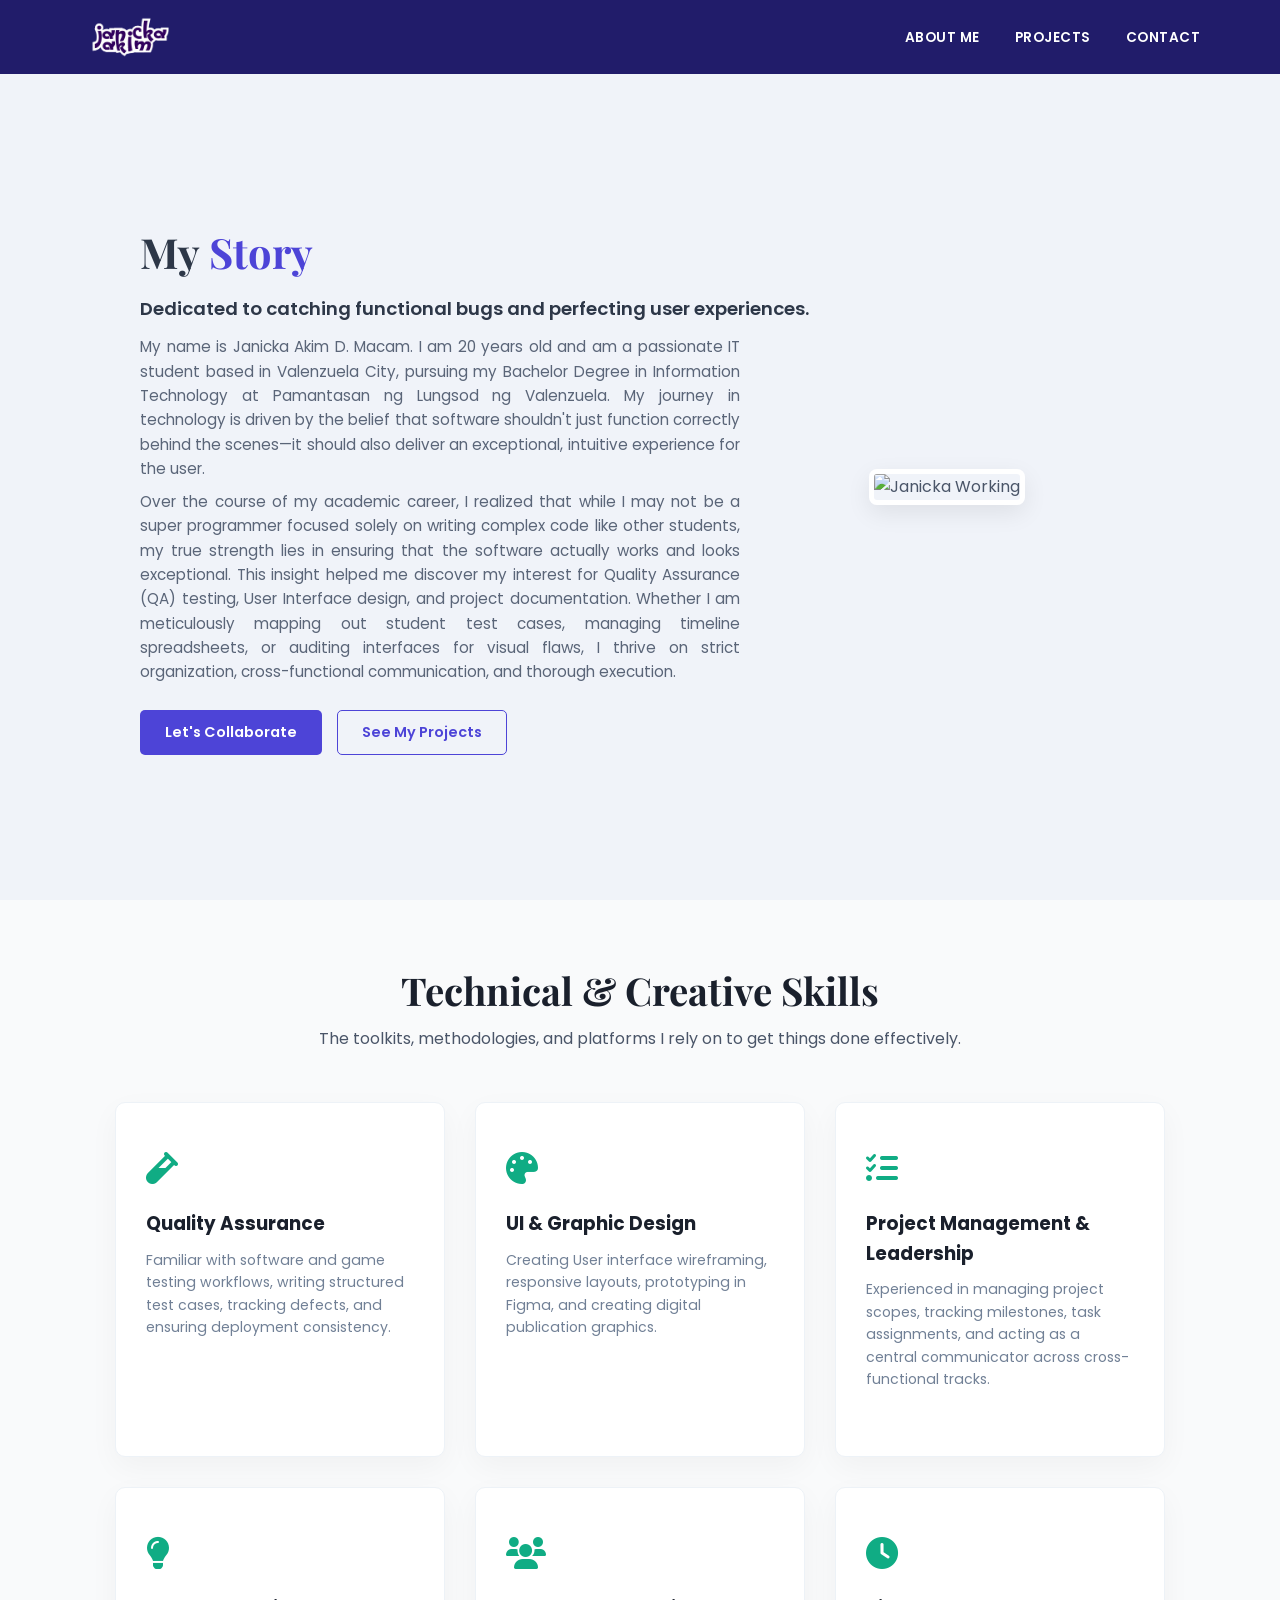
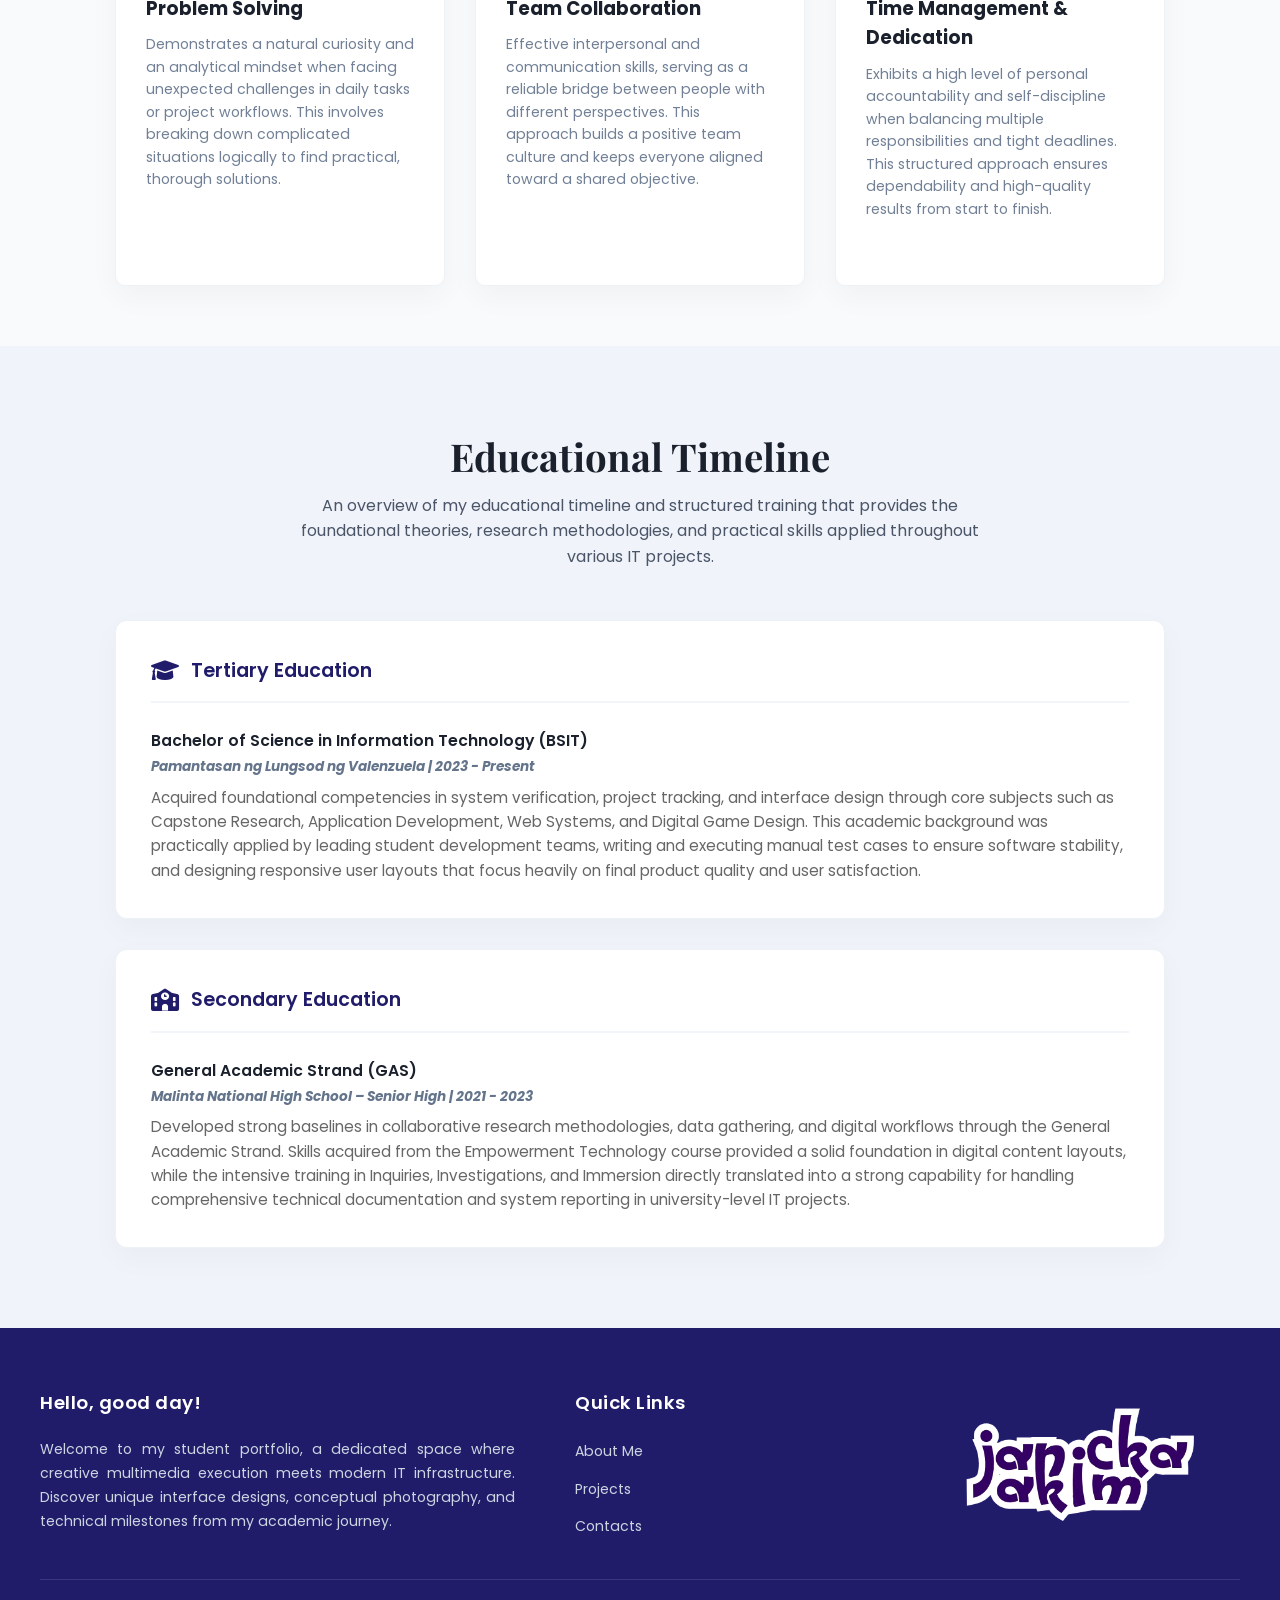
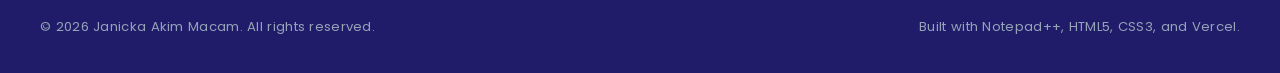
==== aboutMe.html @ f71f8bcd "Add files via upload" ====
<!DOCTYPE html>
<html lang="en">
<head>
    <title>About Me | Janicka Akim</title>
    <meta charset="UTF-8">
    <meta name="viewport" content="width=device-width, initial-scale=1.0">
    
    <!-- Custom Layout & Styling -->
    <link rel="stylesheet" href="macamPortStyling.css">
    
    <!-- External Typography & Icon Toolkits -->
    <link rel="stylesheet" href="https://fonts.googleapis.com/css?family=Poppins:400,500,600|Playfair+Display:700">
    <link rel="stylesheet" href="https://cdnjs.cloudflare.com/ajax/libs/font-awesome/6.0.0-beta3/css/all.min.css">
</head>
<body>

    <!-- ==========================================
       MAIN NAVIGATION HEADER
       ========================================== -->
    <header class="mainHeader">
        <div class="headerContainer">
            <div class="logoContainer">
                <a href="index.html#homePage">
                    <img src="Pictures/janickaLogoTransparent.png" alt="Janicka Akim">
                </a>
            </div>
            <nav class="naviBarContainer">
                <ul>
                    <li><a href="aboutMe.html" class="highlight">ABOUT ME</a></li>
                    <li><a href="works.html">PROJECTS</a></li>
                    <li><a href="index.html#contactPage">CONTACT</a></li>
                </ul>
            </nav>
        </div>
    </header>

    <!-- ==========================================
       ABOUT HERO / MY STORY SECTION
       ========================================== -->
    <section class="homeContainer">
        <div class="heroFlexWrapper">
            <div class="homeContent">
                <h1>My <span class="highlight">Story</span></h1>
                <p class="tagline">Dedicated to catching functional bugs and perfecting user experiences.</p>
                <p class="shortAbout">
                    My name is Janicka Akim D. Macam. I am 20 years old and am a passionate IT student based in Valenzuela City, pursuing my Bachelor Degree in Information Technology at Pamantasan ng Lungsod ng Valenzuela. My journey in technology is driven by the belief that software shouldn't just function correctly behind the scenes—it should also deliver an exceptional, intuitive experience for the user.<br>
                </p>
                <p class="shortAbout">
					Over the course of my academic career, I realized that while I may not be a super programmer focused solely on writing complex code like other students, my true strength lies in ensuring that the software actually works and looks exceptional. This insight helped me discover my interest for Quality Assurance (QA) testing, User Interface design, and project documentation. Whether I am meticulously mapping out student test cases, managing timeline spreadsheets, or auditing interfaces for visual flaws, I thrive on strict organization, cross-functional communication, and thorough execution.                </p>
                <div class="heroActions">
                    <a href="index.html#contactPage" class="ctaButton primaryBtn">Let's Collaborate</a>
                    <a href="works.html" class="ctaButton outlineBtn">See My Projects</a>
                </div>
            </div>
            <div class="profileContainer">
                <!-- Secondary profile image or a placeholder representing your creative environment -->
                <img src="Pictures/macamProfile.jpg" alt="Janicka Working" style="border-radius: 8px;">
            </div>
        </div>
    </section>

    <!-- ==========================================
       CORE COMPETENCIES & SKILLS
       ========================================== -->
    <section class="worksContainer">
        <div class="workCompiContainer">
            <h2>Technical & Creative Skills</h2>
            <p class="sectionSub">The toolkits, methodologies, and platforms I rely on to get things done effectively.</p>
            
            <div class="subjectGrid">
                <!-- Skill Card 1 -->
                <div class="subjectCard">
                    <div class="subjectIcon"><i class="fas fa-vial"></i></div>
                    <h3>Quality Assurance</h3>
                    <p>Familiar with software and game testing workflows, writing structured test cases, tracking defects, and ensuring deployment consistency.</p>
                </div>

                <!-- Skill Card 2 -->
                <div class="subjectCard">
                    <div class="subjectIcon"><i class="fas fa-palette"></i></div>
                    <h3>UI & Graphic Design</h3>
                    <p>Creating User interface wireframing, responsive layouts, prototyping in Figma, and creating digital publication graphics.</p>
                </div>

                <!-- Skill Card 3 -->
                <div class="subjectCard">
                    <div class="subjectIcon"><i class="fas fa-tasks"></i></div>
                    <h3>Project Management & Leadership</h3>
                    <p>Experienced in managing project scopes, tracking milestones, task assignments, and acting as a central communicator across cross-functional tracks.</p>
                </div>

				<!-- Skill Card 4 -->
                <div class="subjectCard">
                    <div class="subjectIcon"><i class="fas fa-lightbulb"></i></div>
                    <h3>Problem Solving</h3>
                    <p>Demonstrates a natural curiosity and an analytical mindset when facing unexpected challenges in daily tasks or project workflows. This involves breaking down complicated situations logically to find practical, thorough solutions.</p>
                </div>

				<!-- Skill Card 5 -->
                <div class="subjectCard">
                    <div class="subjectIcon"><i class="fas fa-users"></i></div>
                    <h3>Team Collaboration</h3>
                    <p>Effective interpersonal and communication skills, serving as a reliable bridge between people with different perspectives. This approach builds a positive team culture and keeps everyone aligned toward a shared objective.</p>
                </div>

				<!-- Skill Card 6 -->
                <div class="subjectCard">
                    <div class="subjectIcon"><i class="fas fa-clock"></i></div>
                    <h3>Time Management & Dedication</h3>
                    <p>Exhibits a high level of personal accountability and self-discipline when balancing multiple responsibilities and tight deadlines. This structured approach ensures dependability and high-quality results from start to finish.</p>
                </div>
				
            </div>
        </div>
    </section>

    <!-- ==========================================
       EDUCATION TIMELINE
       ========================================== -->
    <section class="certsContainer">
        <div class="certsInnerWrapper">
            <h2>Educational Timeline</h2>
            <p class="sectionSub">An overview of my educational timeline and structured training that provides the foundational theories, research methodologies, and practical skills applied throughout various IT projects.</p>
            
            <div class="certsGrid">
                <div class="certCard spanFullRow">
                    <div class="certCardHeader">
                        <i class="fas fa-graduation-cap globalCertIcon"></i>
                        <h4>Tertiary Education</h4>
                    </div>
                    <div class="certItem textGroup">
                        <h5>Bachelor of Science in Information Technology (BSIT)</h5>
                        <p class="certMeta"><strong>Pamantasan ng Lungsod ng Valenzuela | 2023 - Present</strong></p>
                        <p style="color: #666666; margin-top: 0.5rem; font-size: 0.95rem;">Acquired foundational competencies in system verification, project tracking, and interface design through core subjects such as Capstone Research, Application Development, Web Systems, and Digital Game Design. This academic background was practically applied by leading student development teams, writing and executing manual test cases to ensure software stability, and designing responsive user layouts that focus heavily on final product quality and user satisfaction.</p>
                    </div>
                </div>

                <div class="certCard spanFullRow">
                    <div class="certCardHeader">
                        <i class="fas fa-school globalCertIcon"></i>
                        <h4>Secondary Education</h4>
                    </div>
                    <div class="certItem textGroup">
                        <h5>General Academic Strand (GAS)</h5>
                        <p class="certMeta"><strong>Malinta National High School – Senior High | 2021 - 2023</strong></p>
                        <p style="color: #666666; margin-top: 0.5rem; font-size: 0.95rem;">Developed strong baselines in collaborative research methodologies, data gathering, and digital workflows through the General Academic Strand. Skills acquired from the Empowerment Technology course provided a solid foundation in digital content layouts, while the intensive training in Inquiries, Investigations, and Immersion directly translated into a strong capability for handling comprehensive technical documentation and system reporting in university-level IT projects.</p>
                    </div>
                </div>
            </div>
        </div>
    </section>

    <!-- ==========================================
       GLOBAL FOOTER SYSTEM
       ========================================== -->
    <footer class="globalMainFooter">
        <div class="footerInnerContainer">
            <div class="footerTopRow">
                <div class="footerColumnBlock leftIdentityText">
                    <h4>Hello, good day!</h4>
                    <p>Welcome to my student portfolio, a dedicated space where creative multimedia execution meets modern IT infrastructure. Discover unique interface designs, conceptual photography, and technical milestones from my academic journey.</p>
                </div>
                
                <div class="footerColumnBlock rightQuickLinks">
                    <h4>Quick Links</h4>
                    <ul>
                        <li><a href="aboutMe.html">About Me</a></li>
                        <li><a href="works.html">Projects</a></li>
                        <li><a href="index.html#contactPage">Contacts</a></li>
                    </ul>
                </div>

                <div class="footerColumnBlock brandLogoPlacement">
                    <img src="Pictures/janickaLogoTransparent.png" alt="Janicka Logo Brand" class="footerDynamicLogo">
                </div>
            </div>

            <hr class="footerDivider">

            <div class="footerBottomRow">
                <span class="copyrightLabel">&copy; 2026 Janicka Akim Macam. All rights reserved.</span>
                <span class="buildStackLabel">Built with Notepad++, HTML5, CSS3, and Vercel.</span>
            </div>
        </div>
    </footer>

</body>
</html>
---- macamPortStyling.css ----
/* --- Core Resets --- */
* {
    margin: 0;
    padding: 0;
    box-sizing: border-box;
}

html {
    scroll-behavior: smooth;
}

body {
    font-family: 'Poppins', sans-serif;
    color: #4a5568;
    background-color: #ffffff;
    line-height: 1.6;
    overflow-x: hidden;
}

/* --- Header Menu Setup --- */
.mainHeader {
    background-color: #211c6a;
    position: sticky;
    top: 0;
    z-index: 1000;
    height: 74px;
    display: flex;
    align-items: center;
}

.headerContainer {
    width: 100%;
    max-width: 1200px;
    margin: 0 auto;
    display: flex;
    justify-content: space-between;
    align-items: center;
    padding: 0 40px;
}

.logoContainer img {
    height: 50px;
    width: auto;
    border-radius: 50%;
    display: block;
}

.naviBarContainer ul {
    display: flex;
    list-style: none;
    gap: 35px;
}

.naviBarContainer a {
    text-decoration: none;
    color: #ffffff;
    font-weight: 600;
    font-size: 0.85rem;
    letter-spacing: 0.5px;
    transition: opacity 0.2s ease;
}

.naviBarContainer a:hover {
    opacity: 0.8;
}

/* --- Section 1: Landing Greetings Area --- */
.homeContainer {
    min-height: calc(100vh - 74px);
    display: flex;
    align-items: center;
    justify-content: center;
    background-color: #f0f3f9;
    padding: 40px;
}

.heroFlexWrapper {
    max-width: 1000px;
    width: 100%;
    display: flex;
    align-items: center;
    gap: 60px;
}

.profileContainer img {
    width: 240px;
    height: 240px;
    border-radius: 50%;
    object-fit: cover;
    box-shadow: 0 8px 25px rgba(0,0,0,0.08);
    border: 5px solid #ffffff;
}

.homeContent h1 {
    font-family: 'Playfair Display', serif;
    font-weight: 700;
    font-size: 2.6rem;
    color: #2d3748;
    margin-bottom: 8px;
}

.highlight {
    color: #4d44d7;
}

.tagline {
    font-size: 1.15rem;
    font-weight: 600;
    color: #2d3748;
    margin-bottom: 12px;
}

.shortAbout {
    font-size: 0.95rem;
    color: #5a6578;
    margin-bottom: 25px;
    max-width: 600px;
    text-align: justify;
}

.heroActions {
    display: flex;
    gap: 15px;
}

/* --- Button Mechanics & Hover Animations --- */
.ctaButton {
    display: inline-block;
    padding: 10px 24px;
    text-decoration: none;
    border-radius: 5px;
    font-size: 0.9rem;
    font-weight: 600;
    transition: all 0.25s cubic-bezier(0.4, 0, 0.2, 1);
}

.primaryBtn {
    background-color: #4d44d7;
    color: #ffffff;
    border: 1px solid transparent;
}

.primaryBtn:hover {
    background-color: #3b33bd;
    transform: translateY(-2px);
    box-shadow: 0 5px 15px rgba(77, 68, 215, 0.3);
}

.outlineBtn {
    background-color: transparent;
    border: 1px solid #4d44d7;
    color: #4d44d7;
}

.outlineBtn:hover {
    background-color: #4d44d7;
    color: #ffffff;
    transform: translateY(-2px);
    box-shadow: 0 5px 15px rgba(77, 68, 215, 0.15);
}

/* --- Section 2: Featured Projects --- */
.worksContainer {
    min-height: calc(100vh - 74px);
    display: flex;
    align-items: center;
    justify-content: center;
    padding: 60px 40px;
    background-image: url('Pictures/background1.png');
    background-size: cover;
    background-position: center;
    background-repeat: no-repeat;
    position: relative;
}

.workCompiContainer {
    max-width: 1050px;
    width: 100%;
    margin: 0 auto;
    text-align: center;
}

h2 {
    font-family: 'Playfair Display', serif;
    font-size: 2.4rem;
    color: #1a202c;
    margin-bottom: 5px;
}

.sectionSub {
    color: #4a5568;
    margin-bottom: 50px;
    font-size: 1rem;
    max-width: 700px;
    margin-left: auto;
    margin-right: auto;
}

.redirectWordLink {
    color: #4d44d7;
    text-decoration: underline;
    font-weight: 600;
    transition: all 0.2s ease;
}

.redirectWordLink:hover {
    color: #0fbcf9;
    background-color: rgba(15, 188, 249, 0.08);
    padding: 2px 6px;
    border-radius: 4px;
}

/* --- Card Grid & Hover Animation System --- */
.subjectGrid {
    display: grid;
    grid-template-columns: repeat(auto-fit, minmax(280px, 1fr));
    gap: 30px;
}

.subjectCard {
    background-color: #ffffff;
    padding: 40px 30px;
    border-radius: 10px;
    text-align: left;
    box-shadow: 0 10px 30px rgba(0, 0, 0, 0.04);
    border: 1px solid #edf2f7;
    display: flex;
    flex-direction: column;
    transition: all 0.3s cubic-bezier(0.4, 0, 0.2, 1);
}

.subjectCard:hover {
    transform: translateY(-8px);
    border-color: #4d44d7;
    box-shadow: 0 15px 35px rgba(77, 68, 215, 0.12);
}

.subjectIcon {
    font-size: 2rem;
    color: #10ac84;
    margin-bottom: 15px;
    transition: color 0.3s ease;
}

.subjectCard:hover .subjectIcon {
    color: #4d44d7; 
}

.subjectCard h3 {
    font-size: 1.15rem;
    color: #1a202c;
    margin-bottom: 10px;
    font-family: 'Poppins', sans-serif;
}

.subjectCard p {
    color: #718096;
    font-size: 0.88rem;
    margin-bottom: 25px;
    line-height: 1.6;
}

.inlineLink {
    color: #4d44d7;
    text-decoration: none;
    font-weight: 600;
    font-size: 0.88rem;
    margin-top: auto;
    transition: transform 0.2s ease, color 0.2s ease;
    display: inline-block;
}

.subjectCard:hover .inlineLink {
    transform: translateX(4px);
}

/* --- Section 3: Certifications & Achievements Layout --- */
.certsContainer {
    min-height: calc(100vh - 74px);
    display: flex;
    align-items: center;
    justify-content: center;
    background-color: #f0f3f9;
    padding: 80px 40px;
    background-size: cover;
    background-position: center;
}

.certsInnerWrapper {
    max-width: 1050px;
    width: 100%;
    margin: 0 auto;
    text-align: center;
}

.certsGrid {
    display: grid;
    grid-template-columns: repeat(2, 1fr);
    gap: 30px;
    text-align: left;
}

.certCard {
    background-color: #ffffff;
    border-radius: 12px;
    padding: 35px;
    box-shadow: 0 10px 30px rgba(0,0,0,0.03);
    border: 1px solid #edf2f7;
    transition: transform 0.3s cubic-bezier(0.4, 0, 0.2, 1);
}

.certCard:hover {
    transform: translateY(-5px);
    box-shadow: 0 12px 35px rgba(33, 28, 106, 0.08);
}

.spanFullRow {
    grid-column: 1 / -1;
}

.certCardHeader {
    display: flex;
    align-items: center;
    gap: 12px;
    margin-bottom: 25px;
    border-bottom: 2px solid #f1f5f9;
    padding-bottom: 15px;
}

.globalCertIcon {
    font-size: 1.4rem;
    color: #211c6a;
}

.certCardHeader h4 {
    font-size: 1.2rem;
    color: #211c6a;
    font-weight: 600;
}

.certItem {
    margin-bottom: 20px;
}

.certItem:last-child {
    margin-bottom: 0;
}

.certItem h5 {
    font-size: 0.98rem;
    color: #1a202c;
    font-weight: 600;
    margin-bottom: 4px;
}

.certMeta {
    font-size: 0.85rem;
    color: #64748b;
    line-height: 1.5;
    font-style: italic;
}

/* ========================================== */
/* UPDATED RENDER: ADVANCED CONTACT SYSTEM  */
/* ========================================== */
.contactSection {
    background-color: #ffffff;
    padding: 80px 40px;
    background-image: url('Pictures/background1.png');
    background-size: cover;
    background-position: center;
    position: relative;
    width: 100%;
}

/* Background Abstract Corner Ornaments matching mockup */
.contactSection::before,
.contactSection::after {
    content: "";
    position: absolute;
    width: 250px;
    height: 250px;
    background-image: url("data:image/svg+xml,%3Csvg xmlns='http://www.w3.org/2000/svg' viewBox='0 0 100 100' opacity='0.15'%3E%3Cpath d='M10,20 Q30,50 10,80 T90,80' fill='none' stroke='%23211c6a' stroke-width='1.5'/%3E%3Cpath d='M20,10 Q50,40 20,90 T80,70' fill='none' stroke='%23211c6a' stroke-width='1'/%3E%3C/svg%3E");
    background-size: contain;
    background-repeat: no-repeat;
    pointer-events: none;
}
.contactSection::before { top: 0; left: 0; }
.contactSection::after { bottom: 0; right: 0; transform: scale(-1); }

.contactHeader {
    max-width: 800px;
    margin: 0 auto 50px auto;
    text-align: center;
}

.contactHeader h2 {
    font-family: 'Playfair Display', serif;
    font-size: 2.6rem;
    color: #1d1d1f;
    font-weight: 700;
}

.textHighlight {
    color: #4d44d7;
}

.contactSub {
    color: #4a5568;
    font-size: 1rem;
    margin-top: 10px;
}

.contactWorkspace {
    max-width: 1100px;
    margin: 0 auto;
    display: grid;
    grid-template-columns: 1.1fr 1fr;
    gap: 70px;
    align-items: start;
}

/* Info Side Panel Elements Styling */
.contactInfoPanel {
    padding-top: 15px;
}

.contactInfoPanel h3 {
    font-size: 1.5rem;
    color: #1a202c;
    margin-bottom: 12px;
}

.panelWelcome {
    font-size: 0.95rem;
    color: #556275;
    margin-bottom: 35px;
    max-width: 440px;
}

.infoBlockList {
    display: flex;
    flex-direction: column;
    gap: 25px;
    margin-bottom: 45px;
}

.infoBlockRow {
    display: flex;
    align-items: center;
    gap: 20px;
}

.infoIconContainer {
    width: 45px;
    height: 45px;
    background-color: #f1f4ff;
    border-radius: 50%;
    display: flex;
    align-items: center;
    justify-content: center;
    color: #4d44d7;
    font-size: 1.1rem;
    flex-shrink: 0;
}

.infoBlockDetails {
    display: flex;
    flex-direction: column;
}

.infoBlockLabel {
    font-size: 0.9rem;
    font-weight: 600;
    color: #1a202c;
}

.infoBlockData {
    font-size: 0.9rem;
    color: #556275;
    margin-top: 1px;
}

.socialsConnectPanel h4 {
    font-size: 0.95rem;
    color: #1a202c;
    font-weight: 600;
    margin-bottom: 15px;
}

.socialIconDeck {
    display: flex;
    gap: 15px;
}

.socialVectorItem {
    width: 40px;
    height: 40px;
    border-radius: 6px;
    background-color: transparent;
    color: #211c6a;
    display: flex;
    align-items: center;
    justify-content: center;
    font-size: 1.25rem;
    text-decoration: none;
    transition: all 0.2s cubic-bezier(0.4, 0, 0.2, 1);
}

.socialVectorItem:hover {
    color: #4d44d7;
    transform: translateY(-2px);
}

/* Right Floating Interactive Form Box Styling */
.contactFormCard {
    background-color: #ffffff;
    border-radius: 16px;
    padding: 40px 45px;
    box-shadow: 0 15px 40px rgba(33, 28, 106, 0.05);
    border: 1px solid #eef2f6;
}

.contactFormCard h3 {
    font-size: 1.25rem;
    color: #211c6a;
    text-align: center;
    font-weight: 600;
    margin-bottom: 25px;
}

.dynamicFormStructure {
    display: flex;
    flex-direction: column;
    gap: 18px;
}

.formInputSet {
    display: flex;
    flex-direction: column;
    gap: 6px;
}

.formInputSet label {
    font-size: 0.85rem;
    font-weight: 500;
    color: #4a5568;
}

.formInputSet input,
.formInputSet textarea {
    width: 100%;
    padding: 10px 16px;
    background-color: #ffffff;
    border: 1.5px solid #cbd5e1;
    border-radius: 8px;
    font-family: 'Poppins', sans-serif;
    font-size: 0.88rem;
    color: #334155;
    outline: none;
    transition: all 0.2s ease;
}

.formInputSet input::placeholder,
.formInputSet textarea::placeholder {
    color: #94a3b8;
}

.formInputSet input:focus,
.formInputSet textarea:focus {
    border-color: #4d44d7;
    box-shadow: 0 0 0 3px rgba(77, 68, 215, 0.1);
}

.formInputSet textarea {
    resize: none;
}

.formSubmitTriggerBtn {
    width: 100%;
    background-color: #4d44d7;
    color: #ffffff;
    border: none;
    padding: 12px;
    font-family: 'Poppins', sans-serif;
    font-size: 0.9rem;
    font-weight: 600;
    border-radius: 8px;
    cursor: pointer;
    transition: background-color 0.2s ease, transform 0.2s ease;
    margin-top: 10px;
}

.formSubmitTriggerBtn:hover {
    background-color: #3b33bd;
    transform: translateY(-1px);
}

/* --- Structural Footer Area Container --- */
.globalMainFooter {
    background-color: #211c6a;
    color: #ffffff;
    padding: 60px 40px 40px 40px;
}

.footerInnerContainer {
    max-width: 1200px;
    margin: 0 auto;
    display: flex;
    flex-direction: column;
    gap: 40px;
}

.footerTopRow {
    display: flex;
    justify-content: space-between;
    align-items: stretch;
    gap: 60px;
}

.footerColumnBlock {
    display: flex;
    flex-direction: column;
}

.footerColumnBlock.leftIdentityText {
    flex: 2.2;
}

.footerColumnBlock.rightQuickLinks {
    flex: 1.3;
}

.footerColumnBlock.brandLogoPlacement {
    flex: 1.5;
    align-items: flex-end;
    justify-content: center; 
}

.footerColumnBlock h4 {
    font-size: 1.15rem;
    font-weight: 600;
    margin-bottom: 20px;
    letter-spacing: 0.5px;
}

.leftIdentityText p {
    font-size: 0.88rem;
    color: #cbd5e1;
    line-height: 1.7;
    text-align: justify;
}

.rightQuickLinks ul {
    list-style: none;
    display: flex;
    flex-direction: column;
    gap: 12px;
}

.rightQuickLinks a {
    color: #cbd5e1;
    text-decoration: none;
    font-size: 0.88rem;
    transition: color 0.2s ease, padding-left 0.2s ease;
    display: inline-block;
}

.rightQuickLinks a:hover {
    color: #ffffff;
    padding-left: 4px;
}

.footerDynamicLogo {
    max-height: 150px;
    width: auto;
    object-fit: contain;
    filter: brightness(1.05);
    display: block;
}

.footerDivider {
    border: 0;
    height: 1px;
    background-color: rgba(203, 213, 225, 0.15);
    margin: 0;
}

.footerBottomRow {
    display: flex;
    justify-content: space-between;
    align-items: center;
}

.copyrightLabel, .buildStackLabel {
    font-size: 0.82rem;
    color: #94a3b8;
    letter-spacing: 0.3px;
    line-height: 1;
}

/* --- Media Queries for Device Layout Flexibility --- */
@media (max-width: 960px) {
    .certsGrid { grid-template-columns: 1fr; }
    .spanFullRow { grid-column: auto; }
    .contactWorkspace { grid-template-columns: 1fr; gap: 40px; }
    .contactFormCard { padding: 35px 30px; }
}

@media (max-width: 900px) {
    .heroFlexWrapper { gap: 40px; }
    .profileContainer img { width: 200px; height: 200px; }
    .homeContent h1 { font-size: 2.2rem; }
    .footerTopRow { flex-direction: column; gap: 40px; }
    .footerColumnBlock.brandLogoPlacement { align-items: flex-start; }
    .footerBottomRow { flex-direction: column; align-items: flex-start; gap: 12px; }
}

@media (max-width: 768px) {
    .mainHeader { height: auto; padding: 15px 0; }
    .headerContainer { flex-direction: column; gap: 15px; padding: 0 20px; }
    .homeContainer, .worksContainer, .certsContainer, .contactSection { min-height: auto; padding: 60px 20px; }
    .heroFlexWrapper { flex-direction: column; text-align: center; gap: 25px; }
    .shortAbout { text-align: center; }
    .heroActions { justify-content: center; }
}

/* Additional Enhancements for About Me Page Elements */
.shortAbout + .shortAbout {
    margin-top: -1rem; /* Adjusts paragraph spacing nicely when stacked */
}

.certItem p style {
    line-height: 1.7;
}

/* ========================================== */
/*   PROJECT COMPILATION GALLERY EXTENSIONS   */
/* ========================================== */

/* --- Interactive Filter Nav Bar --- */
.filterTabsContainer {
    display: flex;
    justify-content: center;
    align-items: center;
    gap: 12px;
    margin-bottom: 40px;
    flex-wrap: wrap;
}

.filterBtn {
    background-color: #f1f5f9;
    color: #4a5568;
    border: 1px solid #e2e8f0;
    padding: 8px 20px;
    font-family: 'Poppins', sans-serif;
    font-size: 0.88rem;
    font-weight: 500;
    border-radius: 20px;
    cursor: pointer;
    transition: all 0.2s cubic-bezier(0.4, 0, 0.2, 1);
}

.filterBtn:hover {
    background-color: #e2e8f0;
    color: #1a202c;
}

.filterBtn.active {
    background-color: #4d44d7;
    color: #ffffff;
    border-color: #4d44d7;
    box-shadow: 0 4px 12px rgba(77, 68, 215, 0.2);
}

/* --- JS Hide Element Switch --- */
.hideCard {
    display: none !important;
}

/* Make standard cards look explicitly clickable */
.subjectCard[onclick] {
    cursor: pointer;
}

/* --- Custom Floating Modal Component Layout --- */
.portfolio-modal {
    position: fixed;
    top: 0;
    left: 0;
    width: 100%;
    height: 100%;
    background-color: rgba(15, 23, 42, 0.6);
    backdrop-filter: blur(4px);
    display: flex;
    align-items: center;
    justify-content: center;
    z-index: 2000;
    opacity: 0;
    pointer-events: none;
    transition: opacity 0.3s ease;
    padding: 20px;
}

.portfolio-modal.modal-active {
    opacity: 1;
    pointer-events: auto;
}

.modal-box-content {
    background-color: #ffffff;
    width: 100%;
    max-width: 850px;
    border-radius: 16px;
    overflow: hidden;
    position: relative;
    box-shadow: 0 25px 50px -12px rgba(0, 0, 0, 0.25);
    animation: modalSlideUp 0.3s cubic-bezier(0.34, 1.56, 0.64, 1);
}

@keyframes modalSlideUp {
    from { transform: translateY(30px); opacity: 0; }
    to { transform: translateY(0); opacity: 1; }
}

.modal-close-x {
    position: absolute;
    top: 15px;
    right: 20px;
    font-size: 1.8rem;
    color: #94a3b8;
    cursor: pointer;
    transition: color 0.2s ease;
    z-index: 10;
}

.modal-close-x:hover {
    color: #1e293b;
}

.modal-split-body {
    display: grid;
    grid-template-columns: 1.1fr 1.2fr;
    min-height: 400px;
}

.modal-left-media {
    background-color: #f8fafc;
    display: flex;
    align-items: center;
    justify-content: center;
    border-right: 1px solid #f1f5f9;
}

.modal-left-media img {
    width: 100%;
    height: 100%;
    object-fit: cover;
}

.modal-right-info {
    padding: 40px;
    display: flex;
    flex-direction: column;
    justify-content: center;
    text-align: left;
}

.modal-right-info h3 {
    font-family: 'Playfair Display', serif;
    font-size: 1.8rem;
    color: #1e293b;
    margin-bottom: 8px;
    line-height: 1.2;
}

.modal-pill-badge {
    display: inline-block;
    align-self: flex-start;
    background-color: #f1f4ff;
    color: #4d44d7;
    font-size: 0.75rem;
    font-weight: 600;
    padding: 4px 12px;
    border-radius: 12px;
    margin-bottom: 20px;
    text-transform: uppercase;
    letter-spacing: 0.5px;
}

#modalDesc {
    font-size: 0.88rem;
    color: #475569;
    line-height: 1.6;
    margin-bottom: 30px;
}

/* Custom embedded hyperlinks inside modal descriptions */
.modalInlineLink, #modalDesc a {
    color: #4d44d7;
    text-decoration: underline;
    font-weight: 600;
}

.modal-action-row {
    display: flex;
    gap: 12px;
    flex-wrap: wrap;
}

.modal-btn {
    padding: 10px 20px;
    border-radius: 6px;
    font-size: 0.85rem;
    font-weight: 600;
    text-decoration: none;
    text-align: center;
    transition: all 0.2s ease;
}

.modal-btn.primary {
    background-color: #4d44d7;
    color: #ffffff;
}

.modal-btn.primary:hover {
    background-color: #3b33bd;
}

.modal-btn.secondary-action {
    background-color: #f1f5f9;
    color: #475569;
    border: 1px solid #e2e8f0;
}

.modal-btn.secondary-action:hover {
    background-color: #e2e8f0;
    color: #1e293b;
}

/* --- Responsive Modal Adjustments --- */
@media (max-width: 768px) {
    .modal-split-body {
        grid-template-columns: 1fr;
    }
    .modal-left-media {
        height: 200px;
    }
    .modal-right-info {
        padding: 25px;
    }
}
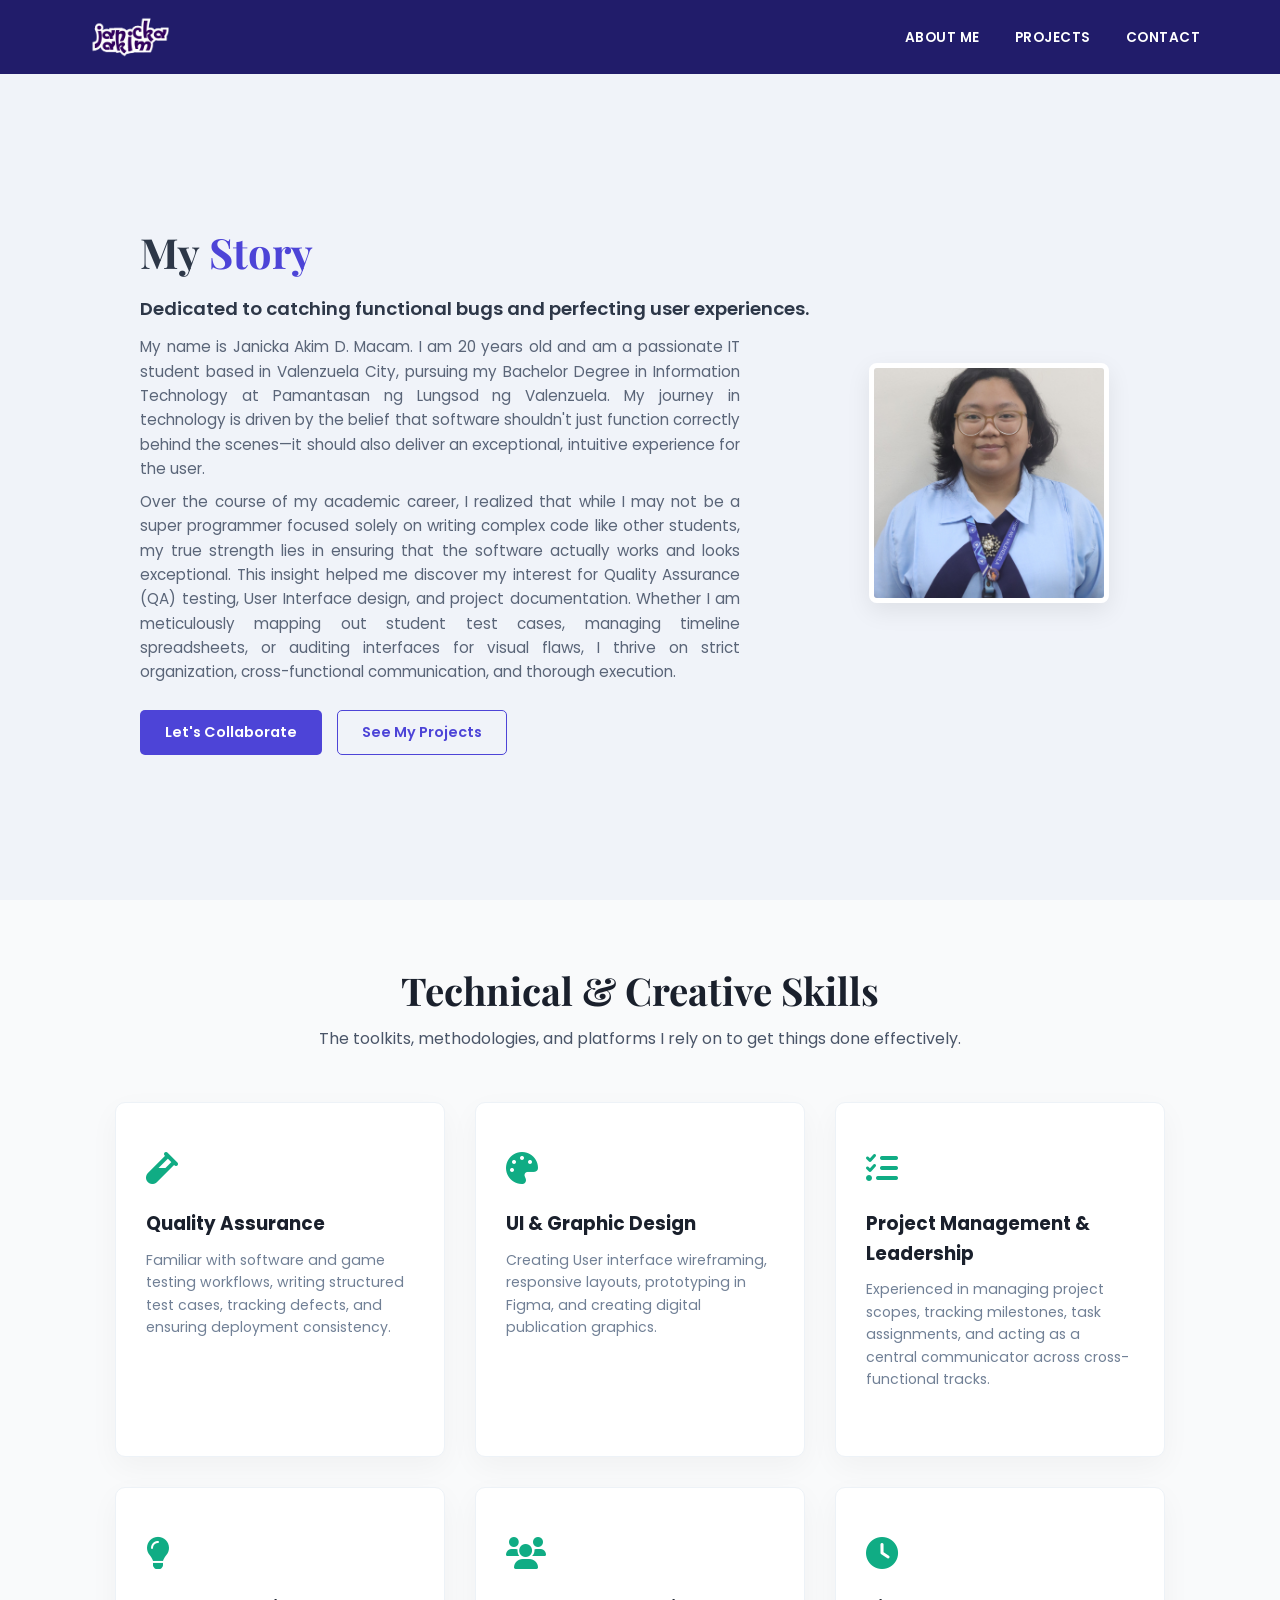
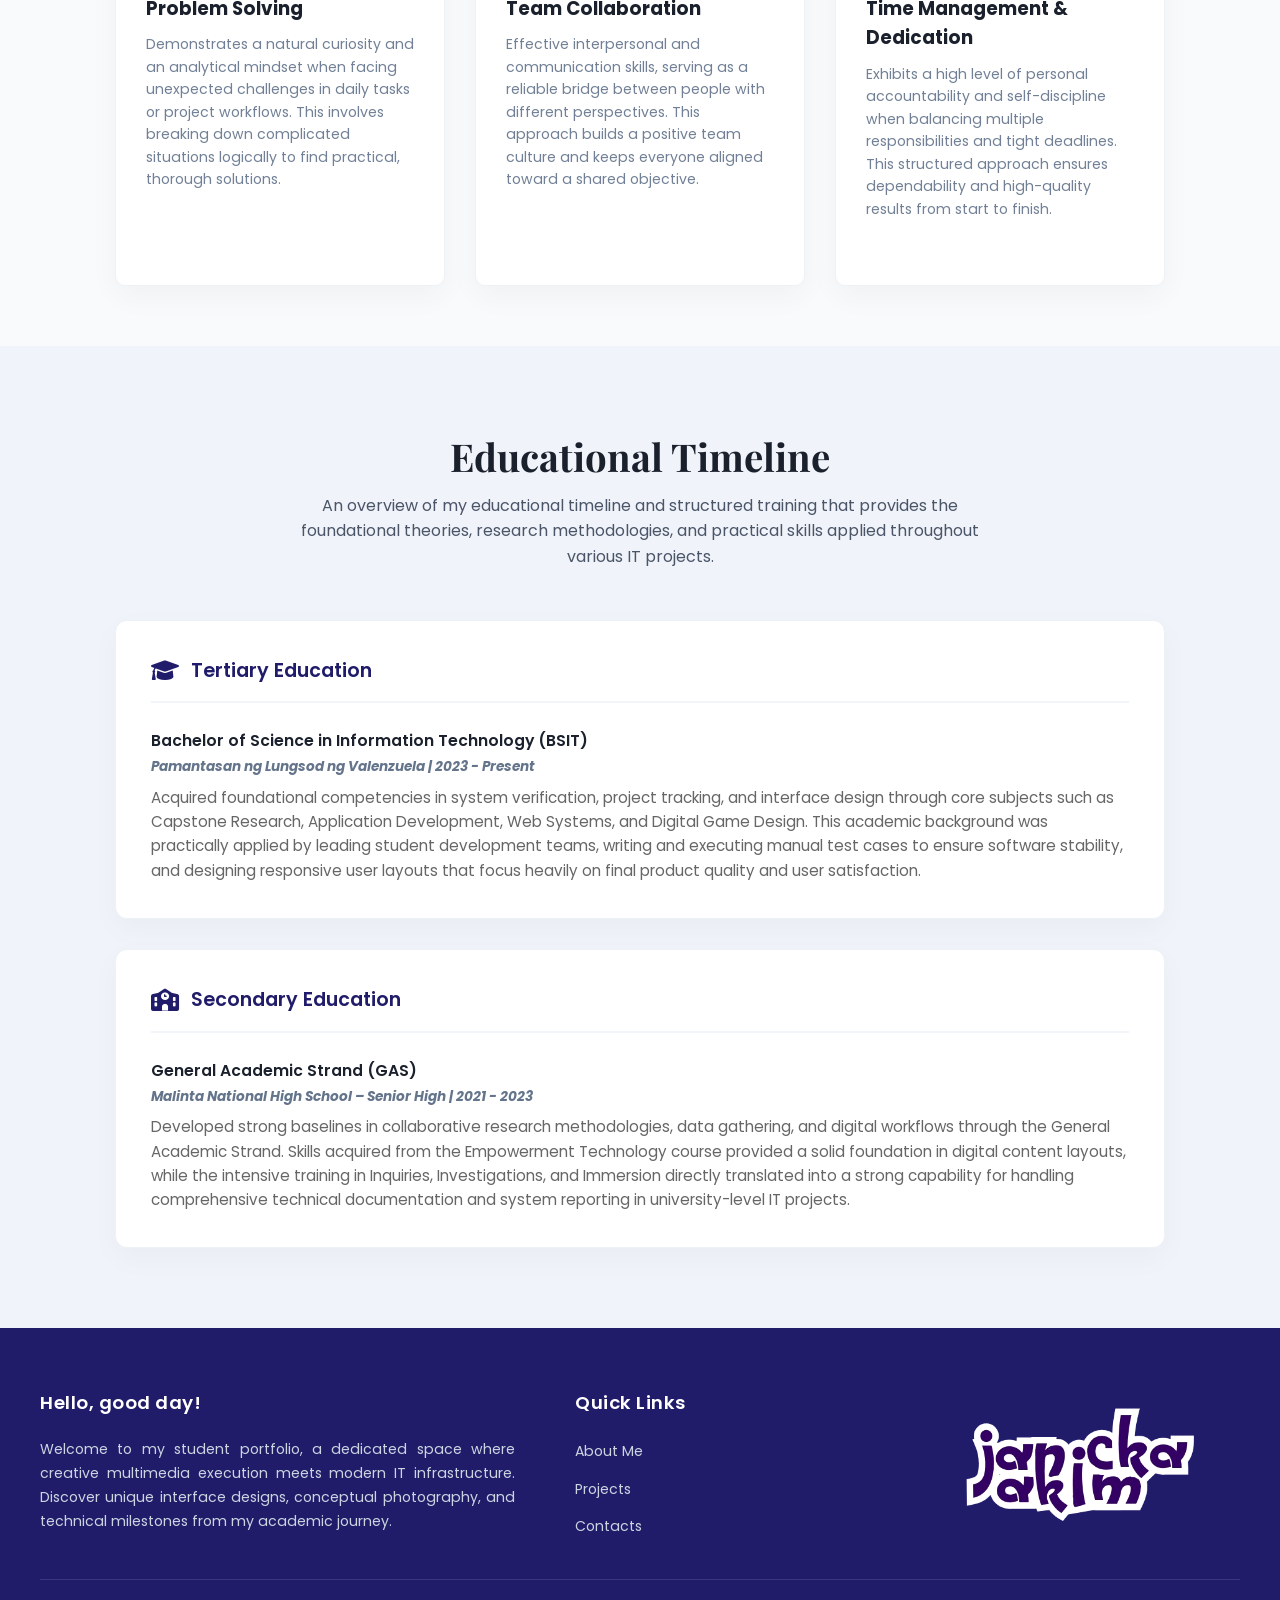
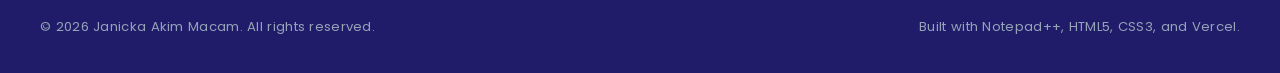
==== commit 4c55e924: "Update aboutMe.html" ====
--- a/aboutMe.html
+++ b/aboutMe.html
@@ -54,7 +54,7 @@
             </div>
             <div class="profileContainer">
                 <!-- Secondary profile image or a placeholder representing your creative environment -->
-                <img src="Pictures/macamProfile.jpg" alt="Janicka Working" style="border-radius: 8px;">
+                <img src="Pictures/macamProfile.JPG" alt="Janicka Working" style="border-radius: 8px;">
             </div>
         </div>
     </section>
@@ -185,4 +185,4 @@
     </footer>
 
 </body>
-</html>+</html>
